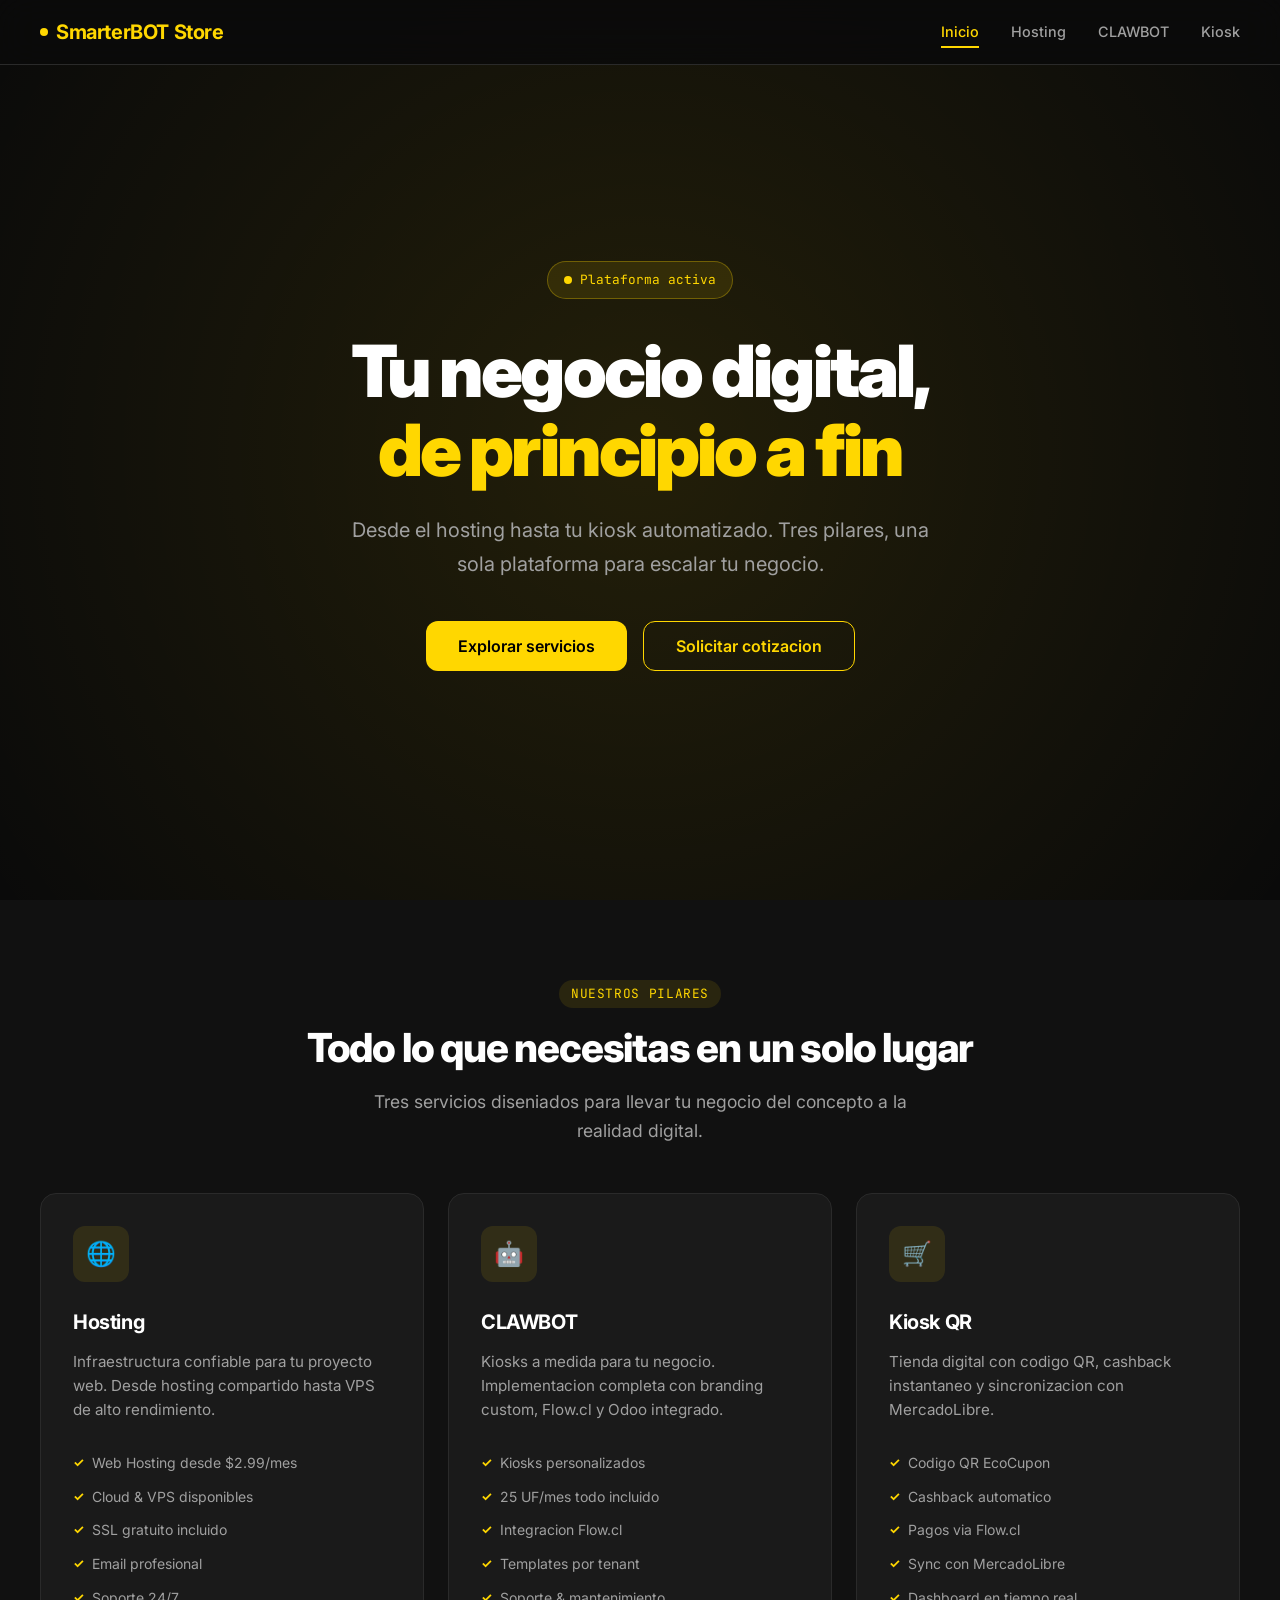
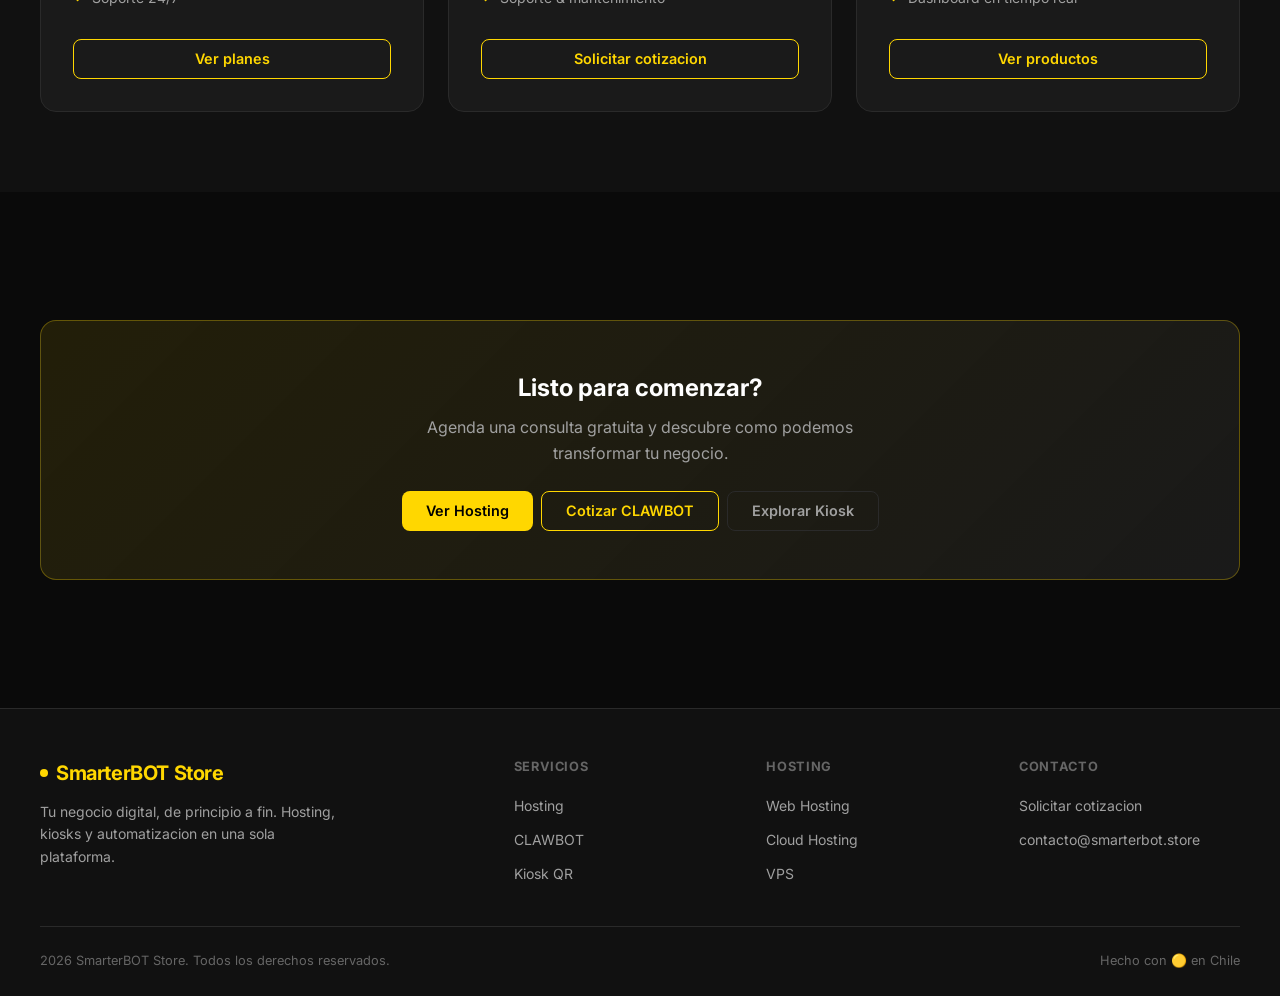
==== landing-store/index.html @ abe6f285 "🛒 SmarterBOT Store: Hosting + CLAWBOT + Kiosk landing pages - 4 pages: index (hero), hosting (afilia" ====
<!DOCTYPE html>
<html lang="es">
<head>
  <meta charset="UTF-8">
  <meta name="viewport" content="width=device-width, initial-scale=1.0">
  <title>SmarterBOT Store - Tu negocio digital, de principio a fin</title>
  <meta name="description" content="Hosting, CLAWBOT Kiosks y Kiosk QR. Todo lo que necesitas para tu negocio digital en un solo lugar.">
  <meta name="theme-color" content="#FFD700">
  <link rel="preconnect" href="https://fonts.googleapis.com">
  <link rel="preconnect" href="https://fonts.gstatic.com" crossorigin>
  <link href="https://fonts.googleapis.com/css2?family=Inter:wght@400;500;600;700;800;900&family=JetBrains+Mono:wght@400;500;700&display=swap" rel="stylesheet">
  <link rel="stylesheet" href="css/style.css">
</head>
<body>

  <!-- NAVBAR -->
  <nav class="navbar">
    <div class="navbar-inner">
      <a href="index.html" class="navbar-brand">
        <span class="brand-dot"></span> SmarterBOT Store
      </a>
      <ul class="navbar-links">
        <li><a href="index.html" class="active">Inicio</a></li>
        <li><a href="hosting.html">Hosting</a></li>
        <li><a href="clawbot.html">CLAWBOT</a></li>
        <li><a href="kiosk.html">Kiosk</a></li>
      </ul>
      <button class="menu-toggle" aria-label="Menu">
        <span></span><span></span><span></span>
      </button>
    </div>
  </nav>

  <!-- MOBILE MENU -->
  <div class="mobile-menu">
    <a href="index.html">Inicio</a>
    <a href="hosting.html">Hosting</a>
    <a href="clawbot.html">CLAWBOT</a>
    <a href="kiosk.html">Kiosk</a>
  </div>

  <!-- HERO -->
  <section class="hero">
    <div class="hero-content">
      <div class="hero-badge">
        <span class="pulse"></span>
        Plataforma activa
      </div>
      <h1 class="hero-title">
        Tu negocio digital,<br><span class="accent">de principio a fin</span>
      </h1>
      <p class="hero-subtitle">
        Desde el hosting hasta tu kiosk automatizado. Tres pilares, una sola plataforma para escalar tu negocio.
      </p>
      <div class="hero-actions">
        <a href="#pilares" class="btn btn-primary btn-lg">Explorar servicios</a>
        <a href="clawbot.html" class="btn btn-outline btn-lg">Solicitar cotizacion</a>
      </div>
    </div>
  </section>

  <!-- PILLARS -->
  <section class="section section-alt" id="pilares">
    <div class="container">
      <div class="section-header">
        <span class="section-label">Nuestros Pilares</span>
        <h2 class="section-title">Todo lo que necesitas en un solo lugar</h2>
        <p class="section-subtitle">Tres servicios diseniados para llevar tu negocio del concepto a la realidad digital.</p>
      </div>

      <div class="pillars-grid">
        <!-- Hosting -->
        <div class="pillar-card">
          <div class="pillar-icon">🌐</div>
          <h3>Hosting</h3>
          <p>Infraestructura confiable para tu proyecto web. Desde hosting compartido hasta VPS de alto rendimiento.</p>
          <ul class="pillar-features">
            <li>Web Hosting desde $2.99/mes</li>
            <li>Cloud & VPS disponibles</li>
            <li>SSL gratuito incluido</li>
            <li>Email profesional</li>
            <li>Soporte 24/7</li>
          </ul>
          <a href="hosting.html" class="btn btn-outline btn-block">Ver planes</a>
        </div>

        <!-- CLAWBOT -->
        <div class="pillar-card">
          <div class="pillar-icon">🤖</div>
          <h3>CLAWBOT</h3>
          <p>Kiosks a medida para tu negocio. Implementacion completa con branding custom, Flow.cl y Odoo integrado.</p>
          <ul class="pillar-features">
            <li>Kiosks personalizados</li>
            <li>25 UF/mes todo incluido</li>
            <li>Integracion Flow.cl</li>
            <li>Templates por tenant</li>
            <li>Soporte & mantenimiento</li>
          </ul>
          <a href="clawbot.html" class="btn btn-outline btn-block">Solicitar cotizacion</a>
        </div>

        <!-- Kiosk -->
        <div class="pillar-card">
          <div class="pillar-icon">🛒</div>
          <h3>Kiosk QR</h3>
          <p>Tienda digital con codigo QR, cashback instantaneo y sincronizacion con MercadoLibre.</p>
          <ul class="pillar-features">
            <li>Codigo QR EcoCupon</li>
            <li>Cashback automatico</li>
            <li>Pagos via Flow.cl</li>
            <li>Sync con MercadoLibre</li>
            <li>Dashboard en tiempo real</li>
          </ul>
          <a href="kiosk.html" class="btn btn-outline btn-block">Ver productos</a>
        </div>
      </div>
    </div>
  </section>

  <!-- CTA SECTION -->
  <section class="section">
    <div class="container">
      <div class="pricing-highlight">
        <h3>Listo para comenzar?</h3>
        <p>Agenda una consulta gratuita y descubre como podemos transformar tu negocio.</p>
        <div class="flex justify-center gap-1 flex-wrap">
          <a href="hosting.html" class="btn btn-primary">Ver Hosting</a>
          <a href="clawbot.html" class="btn btn-outline">Cotizar CLAWBOT</a>
          <a href="kiosk.html" class="btn btn-ghost">Explorar Kiosk</a>
        </div>
      </div>
    </div>
  </section>

  <!-- FOOTER -->
  <footer class="footer">
    <div class="footer-inner">
      <div class="footer-brand">
        <a href="index.html" class="navbar-brand">
          <span class="brand-dot"></span> SmarterBOT Store
        </a>
        <p>Tu negocio digital, de principio a fin. Hosting, kiosks y automatizacion en una sola plataforma.</p>
      </div>
      <div class="footer-col">
        <h4>Servicios</h4>
        <ul>
          <li><a href="hosting.html">Hosting</a></li>
          <li><a href="clawbot.html">CLAWBOT</a></li>
          <li><a href="kiosk.html">Kiosk QR</a></li>
        </ul>
      </div>
      <div class="footer-col">
        <h4>Hosting</h4>
        <ul>
          <li><a href="https://www.hostinger.com/es?REFERRALCODE=SMARTER" target="_blank" rel="noopener">Web Hosting</a></li>
          <li><a href="https://www.hostinger.com/es?REFERRALCODE=SMARTER" target="_blank" rel="noopener">Cloud Hosting</a></li>
          <li><a href="https://www.hostinger.com/es?REFERRALCODE=SMARTER" target="_blank" rel="noopener">VPS</a></li>
        </ul>
      </div>
      <div class="footer-col">
        <h4>Contacto</h4>
        <ul>
          <li><a href="clawbot.html#cotizacion">Solicitar cotizacion</a></li>
          <li><a href="mailto:contacto@smarterbot.store">contacto@smarterbot.store</a></li>
        </ul>
      </div>
    </div>
    <div class="footer-bottom">
      <span>2026 SmarterBOT Store. Todos los derechos reservados.</span>
      <span>Hecho con 🟡 en Chile</span>
    </div>
  </footer>

  <script src="js/main.js"></script>
</body>
</html>
---- landing-store/css/style.css ----
:root {
  --bg-primary: #0a0a0a;
  --bg-secondary: #111111;
  --bg-card: #1a1a1a;
  --bg-card-hover: #222222;
  --accent: #FFD700;
  --accent-hover: #e6c200;
  --accent-dim: rgba(255, 215, 0, 0.1);
  --accent-dim2: rgba(255, 215, 0, 0.2);
  --text-primary: #ffffff;
  --text-secondary: #a0a0a0;
  --text-muted: #666666;
  --border: #2a2a2a;
  --border-accent: rgba(255, 215, 0, 0.3);
  --success: #22c55e;
  --radius: 12px;
  --radius-sm: 8px;
  --radius-lg: 16px;
  --shadow: 0 4px 24px rgba(0, 0, 0, 0.4);
  --shadow-accent: 0 4px 24px rgba(255, 215, 0, 0.15);
  --transition: all 0.3s cubic-bezier(0.4, 0, 0.2, 1);
  --font-sans: 'Inter', -apple-system, BlinkMacSystemFont, 'Segoe UI', sans-serif;
  --font-mono: 'JetBrains Mono', 'Fira Code', 'Consolas', monospace;
}

*,
*::before,
*::after {
  margin: 0;
  padding: 0;
  box-sizing: border-box;
}

html {
  scroll-behavior: smooth;
  -webkit-text-size-adjust: 100%;
}

body {
  font-family: var(--font-sans);
  background: var(--bg-primary);
  color: var(--text-primary);
  line-height: 1.6;
  min-height: 100vh;
  -webkit-font-smoothing: antialiased;
  -moz-osx-font-smoothing: grayscale;
}

a {
  color: var(--accent);
  text-decoration: none;
  transition: var(--transition);
}

a:hover {
  color: var(--accent-hover);
}

img {
  max-width: 100%;
  height: auto;
  display: block;
}

/* ============ NAVBAR ============ */

.navbar {
  position: fixed;
  top: 0;
  left: 0;
  right: 0;
  z-index: 1000;
  background: rgba(10, 10, 10, 0.9);
  backdrop-filter: blur(20px);
  -webkit-backdrop-filter: blur(20px);
  border-bottom: 1px solid var(--border);
  padding: 0 1.5rem;
}

.navbar-inner {
  max-width: 1200px;
  margin: 0 auto;
  display: flex;
  align-items: center;
  justify-content: space-between;
  height: 64px;
}

.navbar-brand {
  display: flex;
  align-items: center;
  gap: 0.5rem;
  font-weight: 700;
  font-size: 1.25rem;
  color: var(--accent);
  letter-spacing: -0.02em;
}

.navbar-brand .brand-dot {
  width: 8px;
  height: 8px;
  background: var(--accent);
  border-radius: 50%;
  display: inline-block;
}

.navbar-links {
  display: flex;
  align-items: center;
  gap: 2rem;
  list-style: none;
}

.navbar-links a {
  color: var(--text-secondary);
  font-size: 0.9rem;
  font-weight: 500;
  padding: 0.5rem 0;
  position: relative;
  transition: var(--transition);
}

.navbar-links a::after {
  content: '';
  position: absolute;
  bottom: 0;
  left: 0;
  width: 0;
  height: 2px;
  background: var(--accent);
  transition: var(--transition);
}

.navbar-links a:hover,
.navbar-links a.active {
  color: var(--accent);
}

.navbar-links a:hover::after,
.navbar-links a.active::after {
  width: 100%;
}

/* Mobile menu toggle */
.menu-toggle {
  display: none;
  flex-direction: column;
  gap: 5px;
  background: none;
  border: none;
  cursor: pointer;
  padding: 8px;
  z-index: 1001;
}

.menu-toggle span {
  display: block;
  width: 24px;
  height: 2px;
  background: var(--text-primary);
  border-radius: 2px;
  transition: var(--transition);
}

.menu-toggle.active span:nth-child(1) {
  transform: rotate(45deg) translate(5px, 5px);
}

.menu-toggle.active span:nth-child(2) {
  opacity: 0;
}

.menu-toggle.active span:nth-child(3) {
  transform: rotate(-45deg) translate(5px, -5px);
}

/* ============ BUTTONS ============ */

.btn {
  display: inline-flex;
  align-items: center;
  justify-content: center;
  gap: 0.5rem;
  padding: 0.75rem 1.5rem;
  border-radius: var(--radius-sm);
  font-family: var(--font-sans);
  font-size: 0.9rem;
  font-weight: 600;
  border: none;
  cursor: pointer;
  transition: var(--transition);
  text-decoration: none;
  line-height: 1;
}

.btn-primary {
  background: var(--accent);
  color: #000;
}

.btn-primary:hover {
  background: var(--accent-hover);
  transform: translateY(-2px);
  box-shadow: var(--shadow-accent);
  color: #000;
}

.btn-outline {
  background: transparent;
  color: var(--accent);
  border: 1px solid var(--accent);
}

.btn-outline:hover {
  background: var(--accent-dim);
  transform: translateY(-2px);
  color: var(--accent);
}

.btn-ghost {
  background: transparent;
  color: var(--text-secondary);
  border: 1px solid var(--border);
}

.btn-ghost:hover {
  border-color: var(--accent);
  color: var(--accent);
}

.btn-lg {
  padding: 1rem 2rem;
  font-size: 1rem;
  border-radius: var(--radius);
}

.btn-block {
  width: 100%;
}

/* ============ SECTIONS ============ */

.section {
  padding: 5rem 1.5rem;
}

.section-alt {
  background: var(--bg-secondary);
}

.container {
  max-width: 1200px;
  margin: 0 auto;
}

.section-header {
  text-align: center;
  margin-bottom: 3rem;
}

.section-label {
  display: inline-block;
  font-family: var(--font-mono);
  font-size: 0.8rem;
  color: var(--accent);
  background: var(--accent-dim);
  padding: 0.25rem 0.75rem;
  border-radius: 999px;
  margin-bottom: 1rem;
  letter-spacing: 0.05em;
  text-transform: uppercase;
}

.section-title {
  font-size: clamp(1.75rem, 4vw, 2.5rem);
  font-weight: 800;
  letter-spacing: -0.03em;
  line-height: 1.2;
  margin-bottom: 1rem;
}

.section-subtitle {
  font-size: 1.1rem;
  color: var(--text-secondary);
  max-width: 600px;
  margin: 0 auto;
}

/* ============ HERO ============ */

.hero {
  min-height: 100vh;
  display: flex;
  align-items: center;
  justify-content: center;
  text-align: center;
  padding: 6rem 1.5rem 4rem;
  position: relative;
  overflow: hidden;
}

.hero::before {
  content: '';
  position: absolute;
  top: -50%;
  left: -50%;
  width: 200%;
  height: 200%;
  background: radial-gradient(circle at 50% 50%, var(--accent-dim) 0%, transparent 50%);
  animation: heroGlow 8s ease-in-out infinite alternate;
  pointer-events: none;
}

@keyframes heroGlow {
  0% { transform: translate(0, 0); }
  100% { transform: translate(5%, 5%); }
}

.hero-content {
  position: relative;
  z-index: 1;
  max-width: 900px;
}

.hero-badge {
  display: inline-flex;
  align-items: center;
  gap: 0.5rem;
  font-family: var(--font-mono);
  font-size: 0.8rem;
  color: var(--accent);
  background: var(--accent-dim);
  border: 1px solid var(--border-accent);
  padding: 0.5rem 1rem;
  border-radius: 999px;
  margin-bottom: 2rem;
}

.hero-badge .pulse {
  width: 8px;
  height: 8px;
  background: var(--accent);
  border-radius: 50%;
  animation: pulse 2s infinite;
}

@keyframes pulse {
  0%, 100% { opacity: 1; transform: scale(1); }
  50% { opacity: 0.5; transform: scale(1.5); }
}

.hero-title {
  font-size: clamp(2.5rem, 6vw, 4.5rem);
  font-weight: 900;
  letter-spacing: -0.04em;
  line-height: 1.1;
  margin-bottom: 1.5rem;
}

.hero-title .accent {
  color: var(--accent);
}

.hero-subtitle {
  font-size: clamp(1rem, 2vw, 1.25rem);
  color: var(--text-secondary);
  max-width: 600px;
  margin: 0 auto 2.5rem;
  line-height: 1.7;
}

.hero-actions {
  display: flex;
  gap: 1rem;
  justify-content: center;
  flex-wrap: wrap;
}

/* ============ PILLAR CARDS ============ */

.pillars-grid {
  display: grid;
  grid-template-columns: repeat(auto-fit, minmax(280px, 1fr));
  gap: 1.5rem;
  margin-top: 3rem;
}

.pillar-card {
  background: var(--bg-card);
  border: 1px solid var(--border);
  border-radius: var(--radius-lg);
  padding: 2rem;
  transition: var(--transition);
  position: relative;
  overflow: hidden;
}

.pillar-card::before {
  content: '';
  position: absolute;
  top: 0;
  left: 0;
  right: 0;
  height: 3px;
  background: linear-gradient(90deg, var(--accent), transparent);
  opacity: 0;
  transition: var(--transition);
}

.pillar-card:hover {
  border-color: var(--border-accent);
  transform: translateY(-4px);
  box-shadow: var(--shadow-accent);
}

.pillar-card:hover::before {
  opacity: 1;
}

.pillar-icon {
  width: 56px;
  height: 56px;
  background: var(--accent-dim);
  border-radius: var(--radius);
  display: flex;
  align-items: center;
  justify-content: center;
  font-size: 1.5rem;
  margin-bottom: 1.5rem;
}

.pillar-card h3 {
  font-size: 1.25rem;
  font-weight: 700;
  margin-bottom: 0.75rem;
  letter-spacing: -0.02em;
}

.pillar-card p {
  color: var(--text-secondary);
  font-size: 0.95rem;
  line-height: 1.6;
  margin-bottom: 1.5rem;
}

.pillar-features {
  list-style: none;
  margin-bottom: 1.5rem;
}

.pillar-features li {
  display: flex;
  align-items: center;
  gap: 0.5rem;
  font-size: 0.875rem;
  color: var(--text-secondary);
  padding: 0.35rem 0;
}

.pillar-features li::before {
  content: '\2713';
  color: var(--accent);
  font-weight: 700;
  font-size: 0.8rem;
}

/* ============ PRODUCT CARDS (Hosting) ============ */

.products-grid {
  display: grid;
  grid-template-columns: repeat(auto-fit, minmax(300px, 1fr));
  gap: 1.5rem;
}

.product-card {
  background: var(--bg-card);
  border: 1px solid var(--border);
  border-radius: var(--radius-lg);
  padding: 2rem;
  display: flex;
  flex-direction: column;
  transition: var(--transition);
  position: relative;
}

.product-card.featured {
  border-color: var(--accent);
  box-shadow: var(--shadow-accent);
}

.product-card.featured .product-badge {
  display: inline-block;
}

.product-badge {
  display: none;
  position: absolute;
  top: -1px;
  right: 1.5rem;
  background: var(--accent);
  color: #000;
  font-size: 0.7rem;
  font-weight: 700;
  padding: 0.25rem 0.75rem;
  border-radius: 0 0 var(--radius-sm) var(--radius-sm);
  text-transform: uppercase;
  letter-spacing: 0.05em;
}

.product-card:hover {
  border-color: var(--border-accent);
  transform: translateY(-4px);
}

.product-name {
  font-size: 1.1rem;
  font-weight: 700;
  margin-bottom: 0.5rem;
}

.product-desc {
  font-size: 0.875rem;
  color: var(--text-secondary);
  margin-bottom: 1.5rem;
  line-height: 1.5;
}

.product-price {
  margin-bottom: 1.5rem;
}

.product-price .amount {
  font-size: 2rem;
  font-weight: 800;
  color: var(--accent);
  letter-spacing: -0.03em;
}

.product-price .period {
  font-size: 0.875rem;
  color: var(--text-muted);
}

.product-features {
  list-style: none;
  margin-bottom: 1.5rem;
  flex-grow: 1;
}

.product-features li {
  display: flex;
  align-items: flex-start;
  gap: 0.5rem;
  font-size: 0.875rem;
  color: var(--text-secondary);
  padding: 0.4rem 0;
}

.product-features li .check {
  color: var(--accent);
  font-weight: 700;
  flex-shrink: 0;
  margin-top: 2px;
}

/* ============ PROCESS STEPS ============ */

.process-steps {
  display: grid;
  grid-template-columns: repeat(auto-fit, minmax(220px, 1fr));
  gap: 2rem;
  margin-top: 2rem;
}

.step {
  text-align: center;
  position: relative;
}

.step-number {
  width: 48px;
  height: 48px;
  background: var(--accent-dim);
  border: 2px solid var(--accent);
  border-radius: 50%;
  display: flex;
  align-items: center;
  justify-content: center;
  font-family: var(--font-mono);
  font-weight: 700;
  font-size: 1.1rem;
  color: var(--accent);
  margin: 0 auto 1rem;
}

.step h4 {
  font-size: 1rem;
  font-weight: 700;
  margin-bottom: 0.5rem;
}

.step p {
  font-size: 0.875rem;
  color: var(--text-secondary);
  line-height: 1.5;
}

/* ============ FORMS ============ */

.form-group {
  margin-bottom: 1.25rem;
}

.form-label {
  display: block;
  font-size: 0.875rem;
  font-weight: 500;
  color: var(--text-secondary);
  margin-bottom: 0.5rem;
}

.form-input,
.form-textarea,
.form-select {
  width: 100%;
  padding: 0.75rem 1rem;
  background: var(--bg-secondary);
  border: 1px solid var(--border);
  border-radius: var(--radius-sm);
  color: var(--text-primary);
  font-family: var(--font-sans);
  font-size: 0.9rem;
  transition: var(--transition);
}

.form-input:focus,
.form-textarea:focus,
.form-select:focus {
  outline: none;
  border-color: var(--accent);
  box-shadow: 0 0 0 3px var(--accent-dim);
}

.form-input::placeholder,
.form-textarea::placeholder {
  color: var(--text-muted);
}

.form-textarea {
  resize: vertical;
  min-height: 120px;
}

.form-row {
  display: grid;
  grid-template-columns: 1fr 1fr;
  gap: 1rem;
}

/* ============ QR SHOWCASE ============ */

.qr-showcase {
  display: grid;
  grid-template-columns: repeat(auto-fit, minmax(200px, 1fr));
  gap: 1.5rem;
}

.qr-item {
  background: var(--bg-card);
  border: 1px solid var(--border);
  border-radius: var(--radius);
  padding: 1.5rem;
  text-align: center;
  transition: var(--transition);
}

.qr-item:hover {
  border-color: var(--border-accent);
  transform: translateY(-2px);
}

.qr-placeholder {
  width: 120px;
  height: 120px;
  background: var(--bg-secondary);
  border: 2px dashed var(--border);
  border-radius: var(--radius-sm);
  display: flex;
  align-items: center;
  justify-content: center;
  margin: 0 auto 1rem;
  font-size: 2rem;
}

.qr-item h4 {
  font-size: 0.9rem;
  font-weight: 600;
  margin-bottom: 0.25rem;
}

.qr-item .price {
  color: var(--accent);
  font-weight: 700;
  font-family: var(--font-mono);
  font-size: 0.9rem;
}

/* ============ INTEGRATIONS ============ */

.integrations-grid {
  display: grid;
  grid-template-columns: repeat(auto-fit, minmax(180px, 1fr));
  gap: 1rem;
  margin-top: 2rem;
}

.integration-card {
  background: var(--bg-card);
  border: 1px solid var(--border);
  border-radius: var(--radius);
  padding: 1.5rem;
  text-align: center;
  transition: var(--transition);
}

.integration-card:hover {
  border-color: var(--border-accent);
}

.integration-icon {
  font-size: 2rem;
  margin-bottom: 0.75rem;
}

.integration-card h4 {
  font-size: 0.9rem;
  font-weight: 600;
  margin-bottom: 0.25rem;
}

.integration-card p {
  font-size: 0.8rem;
  color: var(--text-muted);
}

/* ============ PRICING HIGHLIGHT ============ */

.pricing-highlight {
  background: linear-gradient(135deg, var(--accent-dim), var(--bg-card));
  border: 1px solid var(--border-accent);
  border-radius: var(--radius-lg);
  padding: 3rem;
  text-align: center;
  margin: 3rem 0;
}

.pricing-highlight .price-tag {
  font-size: 3.5rem;
  font-weight: 900;
  color: var(--accent);
  letter-spacing: -0.04em;
}

.pricing-highlight .price-period {
  font-size: 1rem;
  color: var(--text-secondary);
}

.pricing-highlight h3 {
  font-size: 1.5rem;
  font-weight: 700;
  margin-bottom: 0.5rem;
}

.pricing-highlight p {
  color: var(--text-secondary);
  max-width: 500px;
  margin: 0 auto 1.5rem;
}

/* ============ FOOTER ============ */

.footer {
  background: var(--bg-secondary);
  border-top: 1px solid var(--border);
  padding: 3rem 1.5rem 1.5rem;
}

.footer-inner {
  max-width: 1200px;
  margin: 0 auto;
  display: grid;
  grid-template-columns: 2fr repeat(3, 1fr);
  gap: 2rem;
}

.footer-brand p {
  color: var(--text-secondary);
  font-size: 0.875rem;
  margin-top: 0.75rem;
  max-width: 300px;
}

.footer-col h4 {
  font-size: 0.8rem;
  font-weight: 700;
  text-transform: uppercase;
  letter-spacing: 0.05em;
  color: var(--text-muted);
  margin-bottom: 1rem;
}

.footer-col ul {
  list-style: none;
}

.footer-col ul li {
  margin-bottom: 0.5rem;
}

.footer-col ul a {
  color: var(--text-secondary);
  font-size: 0.875rem;
}

.footer-col ul a:hover {
  color: var(--accent);
}

.footer-bottom {
  max-width: 1200px;
  margin: 2rem auto 0;
  padding-top: 1.5rem;
  border-top: 1px solid var(--border);
  display: flex;
  justify-content: space-between;
  align-items: center;
  font-size: 0.8rem;
  color: var(--text-muted);
}

/* ============ TOAST / NOTIFICATIONS ============ */

.toast {
  position: fixed;
  bottom: 2rem;
  right: 2rem;
  background: var(--bg-card);
  border: 1px solid var(--border);
  border-radius: var(--radius);
  padding: 1rem 1.5rem;
  display: flex;
  align-items: center;
  gap: 0.75rem;
  z-index: 9999;
  transform: translateY(120%);
  opacity: 0;
  transition: var(--transition);
  box-shadow: var(--shadow);
}

.toast.show {
  transform: translateY(0);
  opacity: 1;
}

.toast.success {
  border-color: var(--success);
}

.toast.error {
  border-color: #ef4444;
}

/* ============ MOBILE MENU ============ */

.mobile-menu {
  display: none;
  position: fixed;
  top: 64px;
  left: 0;
  right: 0;
  bottom: 0;
  background: rgba(10, 10, 10, 0.98);
  backdrop-filter: blur(20px);
  -webkit-backdrop-filter: blur(20px);
  z-index: 999;
  padding: 2rem 1.5rem;
  transform: translateX(100%);
  transition: transform 0.3s ease;
}

.mobile-menu.open {
  transform: translateX(0);
}

.mobile-menu a {
  display: block;
  color: var(--text-primary);
  font-size: 1.25rem;
  font-weight: 600;
  padding: 1rem 0;
  border-bottom: 1px solid var(--border);
}

.mobile-menu a:hover {
  color: var(--accent);
}

/* ============ RESPONSIVE ============ */

@media (max-width: 768px) {
  .navbar-links {
    display: none;
  }

  .menu-toggle {
    display: flex;
  }

  .mobile-menu {
    display: block;
  }

  .hero {
    min-height: auto;
    padding: 8rem 1.5rem 4rem;
  }

  .hero-title {
    font-size: clamp(2rem, 8vw, 3rem);
  }

  .hero-actions {
    flex-direction: column;
    align-items: stretch;
  }

  .hero-actions .btn {
    width: 100%;
  }

  .pillars-grid {
    grid-template-columns: 1fr;
  }

  .products-grid {
    grid-template-columns: 1fr;
  }

  .form-row {
    grid-template-columns: 1fr;
  }

  .footer-inner {
    grid-template-columns: 1fr;
    gap: 2rem;
  }

  .footer-bottom {
    flex-direction: column;
    gap: 0.5rem;
    text-align: center;
  }

  .pricing-highlight {
    padding: 2rem 1.5rem;
  }

  .pricing-highlight .price-tag {
    font-size: 2.5rem;
  }

  .section {
    padding: 3rem 1rem;
  }

  .process-steps {
    grid-template-columns: 1fr;
    gap: 1.5rem;
  }

  .qr-showcase {
    grid-template-columns: repeat(2, 1fr);
  }

  .integrations-grid {
    grid-template-columns: repeat(2, 1fr);
  }
}

@media (max-width: 480px) {
  .qr-showcase {
    grid-template-columns: 1fr;
  }

  .integrations-grid {
    grid-template-columns: 1fr;
  }
}

/* ============ UTILITY ============ */

.text-center { text-align: center; }
.text-accent { color: var(--accent); }
.text-muted { color: var(--text-muted); }
.mt-1 { margin-top: 0.5rem; }
.mt-2 { margin-top: 1rem; }
.mt-3 { margin-top: 1.5rem; }
.mt-4 { margin-top: 2rem; }
.mb-2 { margin-bottom: 1rem; }
.mb-3 { margin-bottom: 1.5rem; }
.gap-1 { gap: 0.5rem; }
.gap-2 { gap: 1rem; }
.flex { display: flex; }
.flex-wrap { flex-wrap: wrap; }
.items-center { align-items: center; }
.justify-center { justify-content: center; }
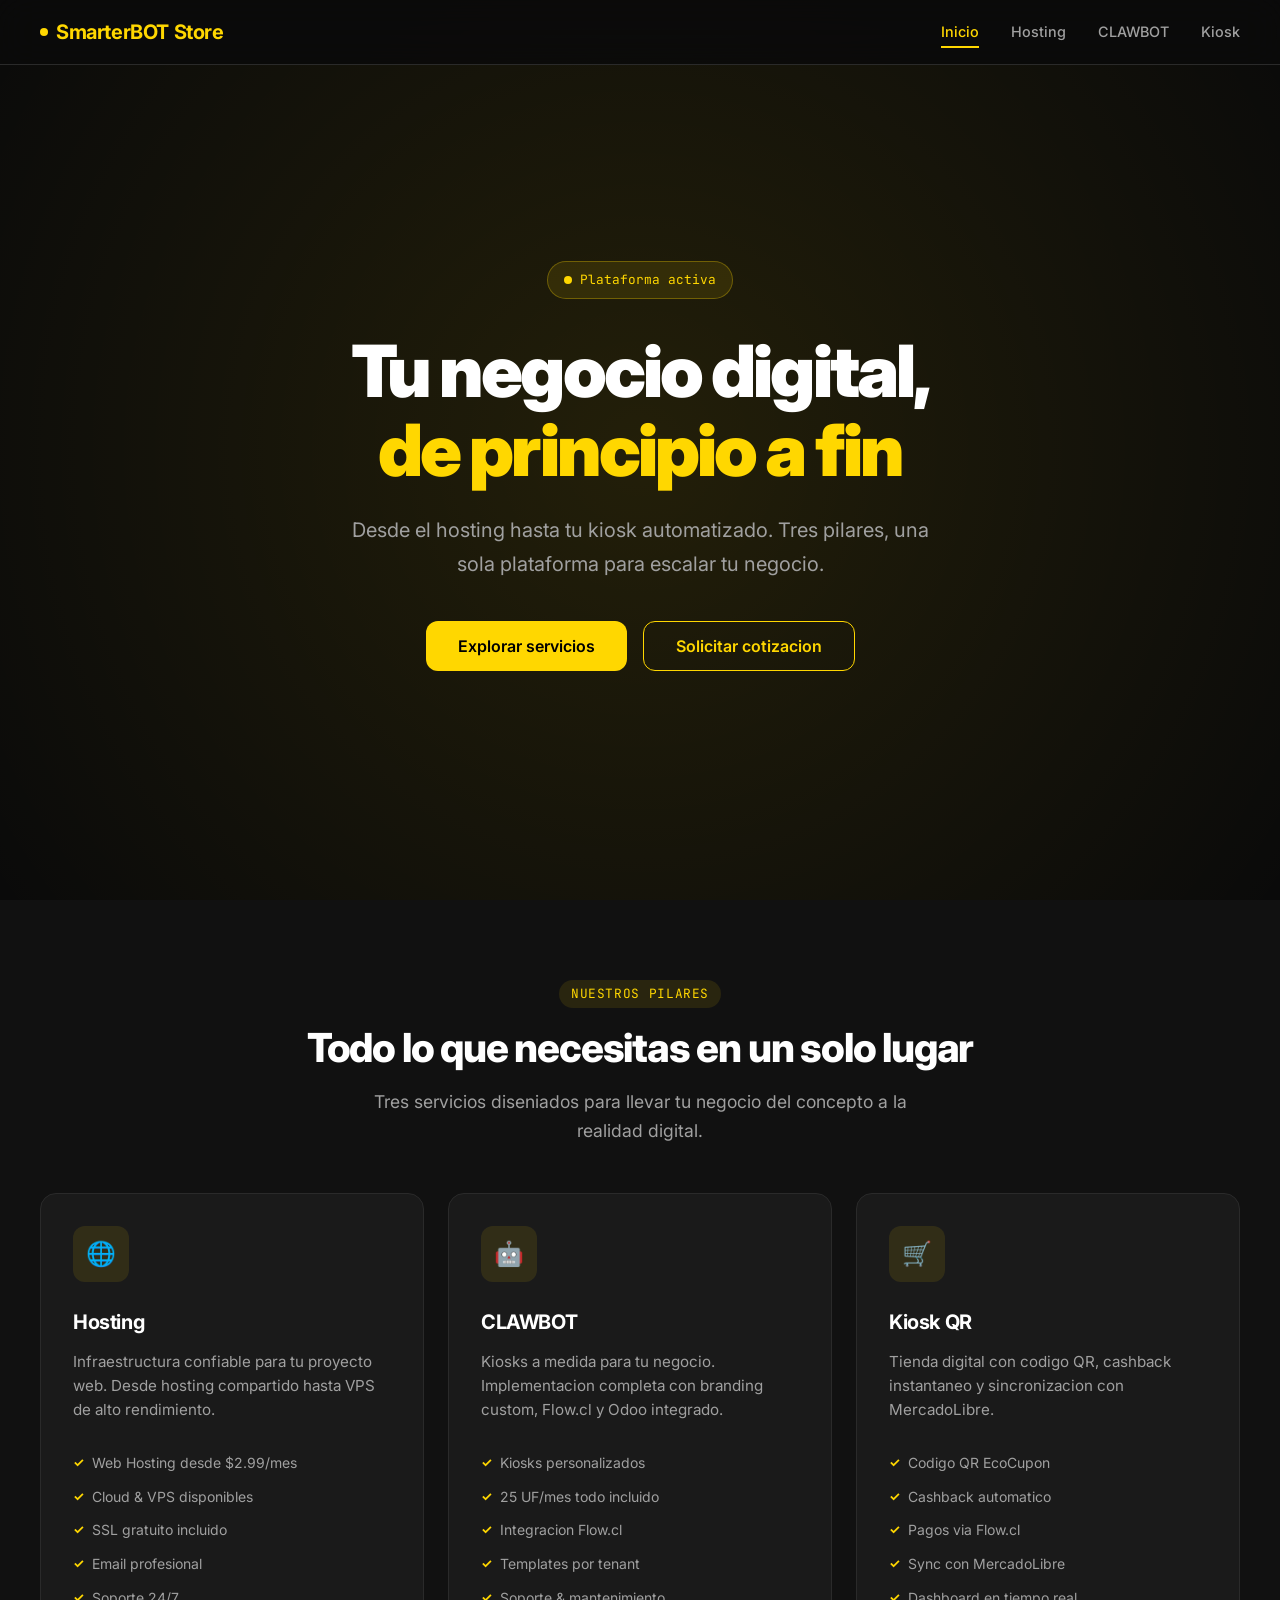
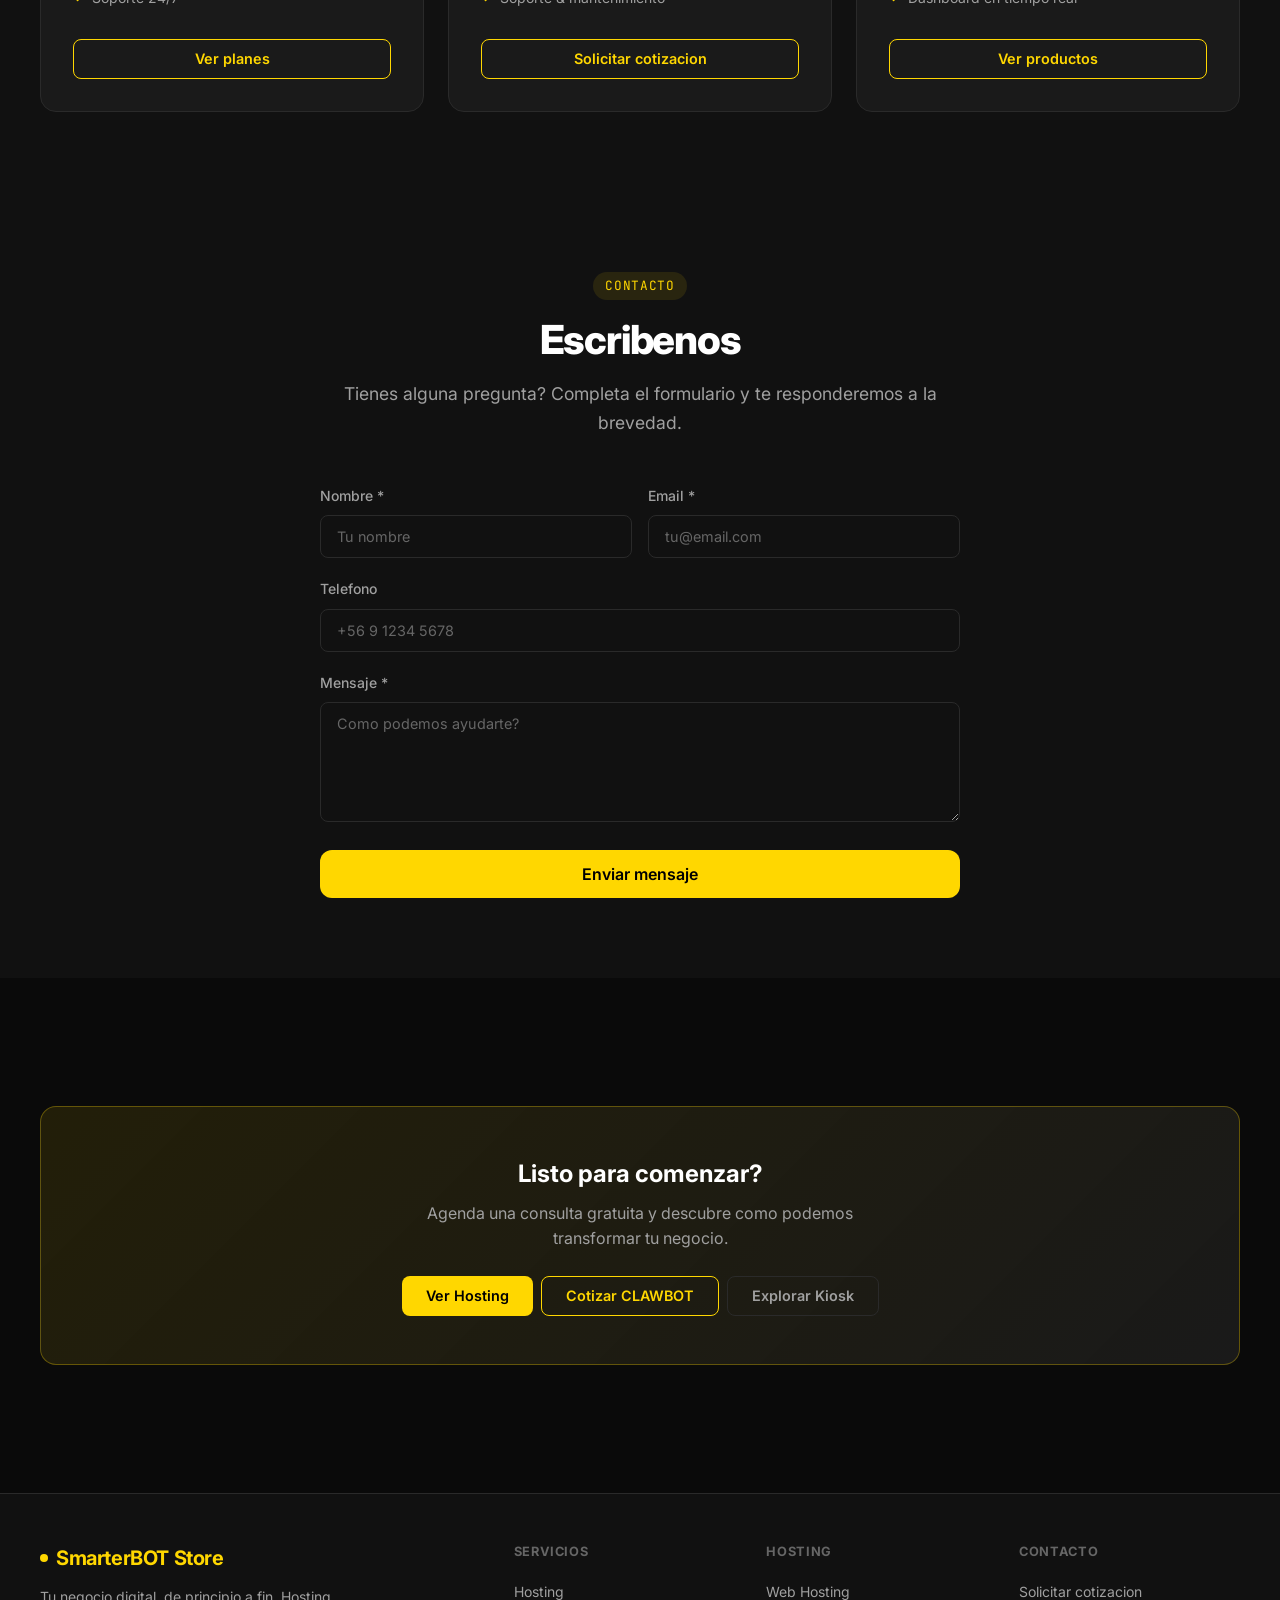
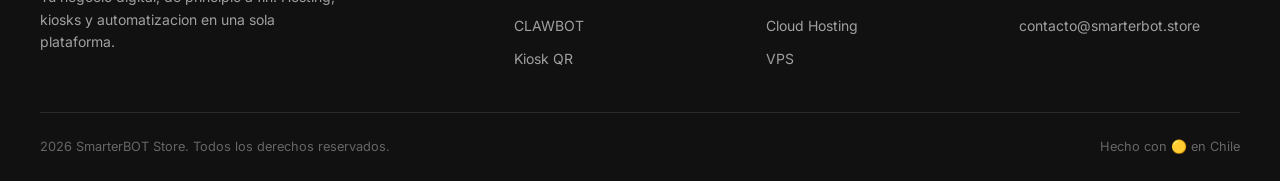
==== commit cb298aae: "🛒 SmarterBOT Store: SEO + Forms + SSL Complete - SSL verified: store.ecocupon.cl → 200 HTTPS - Forms" ====
--- a/landing-store/index.html
+++ b/landing-store/index.html
@@ -6,6 +6,18 @@
   <title>SmarterBOT Store - Tu negocio digital, de principio a fin</title>
   <meta name="description" content="Hosting, CLAWBOT Kiosks y Kiosk QR. Todo lo que necesitas para tu negocio digital en un solo lugar.">
   <meta name="theme-color" content="#FFD700">
+  <link rel="icon" type="image/svg+xml" href="data:image/svg+xml,<svg xmlns='http://www.w3.org/2000/svg' viewBox='0 0 100 100'><circle cx='50' cy='50' r='45' fill='%23FFD700'/><circle cx='50' cy='50' r='25' fill='%23000'/></svg>">
+  <link rel="apple-touch-icon" href="favicon.svg">
+  <meta property="og:type" content="website">
+  <meta property="og:title" content="SmarterBOT Store - Tu negocio digital, de principio a fin">
+  <meta property="og:description" content="Hosting, CLAWBOT Kiosks y Kiosk QR. Todo lo que necesitas para tu negocio digital en un solo lugar.">
+  <meta property="og:url" content="https://store.ecocupon.cl/">
+  <meta property="og:site_name" content="SmarterBOT Store">
+  <meta property="og:locale" content="es_CL">
+  <meta name="twitter:card" content="summary_large_image">
+  <meta name="twitter:title" content="SmarterBOT Store - Tu negocio digital, de principio a fin">
+  <meta name="twitter:description" content="Hosting, CLAWBOT Kiosks y Kiosk QR. Todo lo que necesitas para tu negocio digital.">
+  <link rel="canonical" href="https://store.ecocupon.cl/">
   <link rel="preconnect" href="https://fonts.googleapis.com">
   <link rel="preconnect" href="https://fonts.gstatic.com" crossorigin>
   <link href="https://fonts.googleapis.com/css2?family=Inter:wght@400;500;600;700;800;900&family=JetBrains+Mono:wght@400;500;700&display=swap" rel="stylesheet">
@@ -117,6 +129,41 @@
     </div>
   </section>
 
+  <!-- CONTACT FORM -->
+  <section class="section section-alt" id="contacto">
+    <div class="container" style="max-width: 640px;">
+      <div class="section-header">
+        <span class="section-label">Contacto</span>
+        <h2 class="section-title">Escribenos</h2>
+        <p class="section-subtitle">Tienes alguna pregunta? Completa el formulario y te responderemos a la brevedad.</p>
+      </div>
+
+      <form class="lead-form" data-webhook="https://n8n.smarterbot.store/webhook/store-contacto">
+        <input type="hidden" name="service" value="general">
+        <input type="hidden" name="source" value="store.ecocupon.cl">
+        <div class="form-row">
+          <div class="form-group">
+            <label class="form-label" for="nombre">Nombre *</label>
+            <input type="text" id="nombre" name="nombre" class="form-input" placeholder="Tu nombre" required>
+          </div>
+          <div class="form-group">
+            <label class="form-label" for="email">Email *</label>
+            <input type="email" id="email" name="email" class="form-input" placeholder="tu@email.com" required>
+          </div>
+        </div>
+        <div class="form-group">
+          <label class="form-label" for="telefono">Telefono</label>
+          <input type="tel" id="telefono" name="telefono" class="form-input" placeholder="+56 9 1234 5678">
+        </div>
+        <div class="form-group">
+          <label class="form-label" for="mensaje">Mensaje *</label>
+          <textarea id="mensaje" name="mensaje" class="form-textarea" placeholder="Como podemos ayudarte?" required></textarea>
+        </div>
+        <button type="submit" class="btn btn-primary btn-lg btn-block">Enviar mensaje</button>
+      </form>
+    </div>
+  </section>
+
   <!-- CTA SECTION -->
   <section class="section">
     <div class="container">
